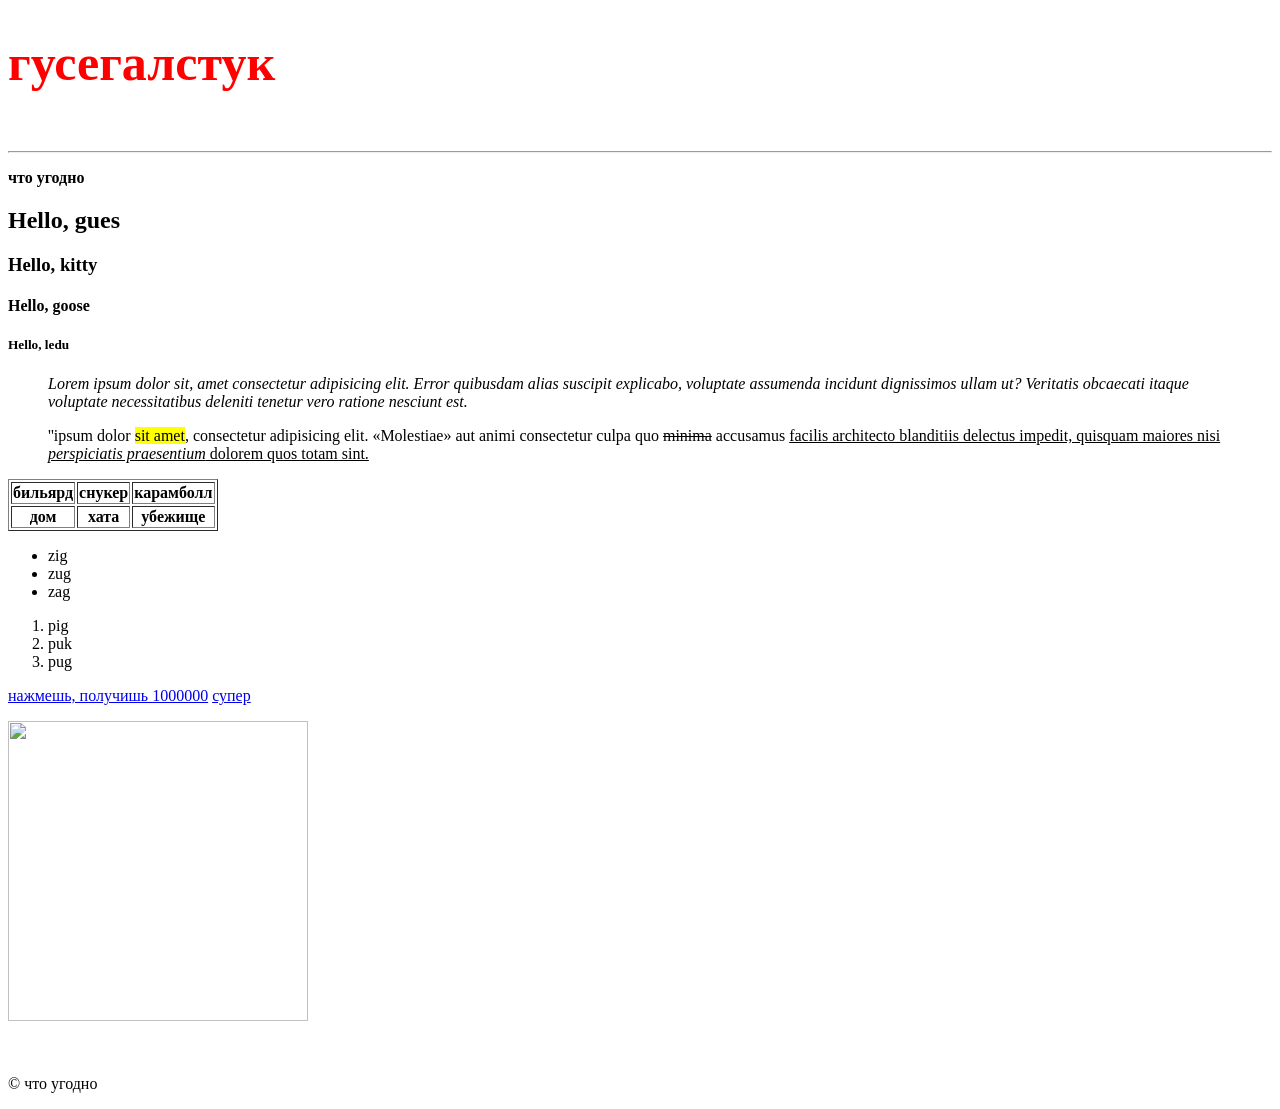
==== index.html @ c2a7f4f7 "Add files via upload" ====
<!DOCTYPE html>
<html lang="ru">
<head>
    <meta charset="UTF-8">
    <meta name="viewport" content="width=device-width, initial-scale=1.0">
    <title>гусегалстук</title>
    <link rel="stylesheet" href="style.css">
</head>
<body>
    <!--это круто соу -->
    <h1 style="color: red; font-size: 50px;">гусегалстук</h1><br><hr>
    <p><b> что угодно</b></p>
<main>
    <h2 class="nikolaeva">Hello, gues</h2>
    <h3 class="nikolaeva">Hello, kitty</h3>
    <h4 class="nikolaeva">Hello, goose</h4>
    <h5 class="nikolaeva">Hello, ledu</h5>
<blockquote> 
        <p><i>Lorem ipsum dolor sit, amet consectetur adipisicing elit. Error quibusdam alias suscipit explicabo, voluptate assumenda incidunt dignissimos ullam ut? Veritatis obcaecati itaque voluptate necessitatibus deleniti tenetur vero ratione nesciunt est.</i></p>
        <p>''ipsum dolor <mark>sit amet</mark>, consectetur adipisicing elit. <q>Molestiae</q> aut animi consectetur culpa quo <del>minima</del> accusamus <ins>facilis architecto blanditiis delectus impedit, quisquam maiores nisi <cite>perspiciatis praesentium</cite> dolorem quos totam sint.</p>
</blockquote>
    <table border="1">
        <tr>
            <th>бильярд</th>
            <th>снукер</th>
            <th>карамболл</th>
        </tr>
        <tr>
    <div class="hero"></div>        <th>дом</th>
    <div class="card"></div>        <th>хата</th>
    <div class="btn"></div>        <th>убежище</th>
        </tr>
    </table>
        <ul>
            <li>zig</li>
            <li>zug</li>
            <li>zag</li>
         </ul>
        <ol>
            <li>pig</li>
            <li>puk</li>
            <li>pug</li>
        </ol>
    <a target="_blank" href="https://www.youtube.com/watch?v=dQw4w9WgXcQ">нажмешь, получишь 1000000</a>
    <a href="index2.html">супер</a>
    <p><img src="https://img.magnific.com/premium-vector/glitch-texture-computer-screen-error-digital-pixel-noise-abstract-design-television-signal-fail-data-decay-transparence-glitch-background-monitor-technical-problem_88188-1842.jpg" alt="" height="300" width="300"></p>
    <a target="_blank" href="https://1000.menu/catalog/sladkie-bulochki"><img src="big_234718.jpg" alt=""></a>
  </main>
  <footer>
      <p>&copy; что угодно</p> 
    </footer>
</body>
  </html>
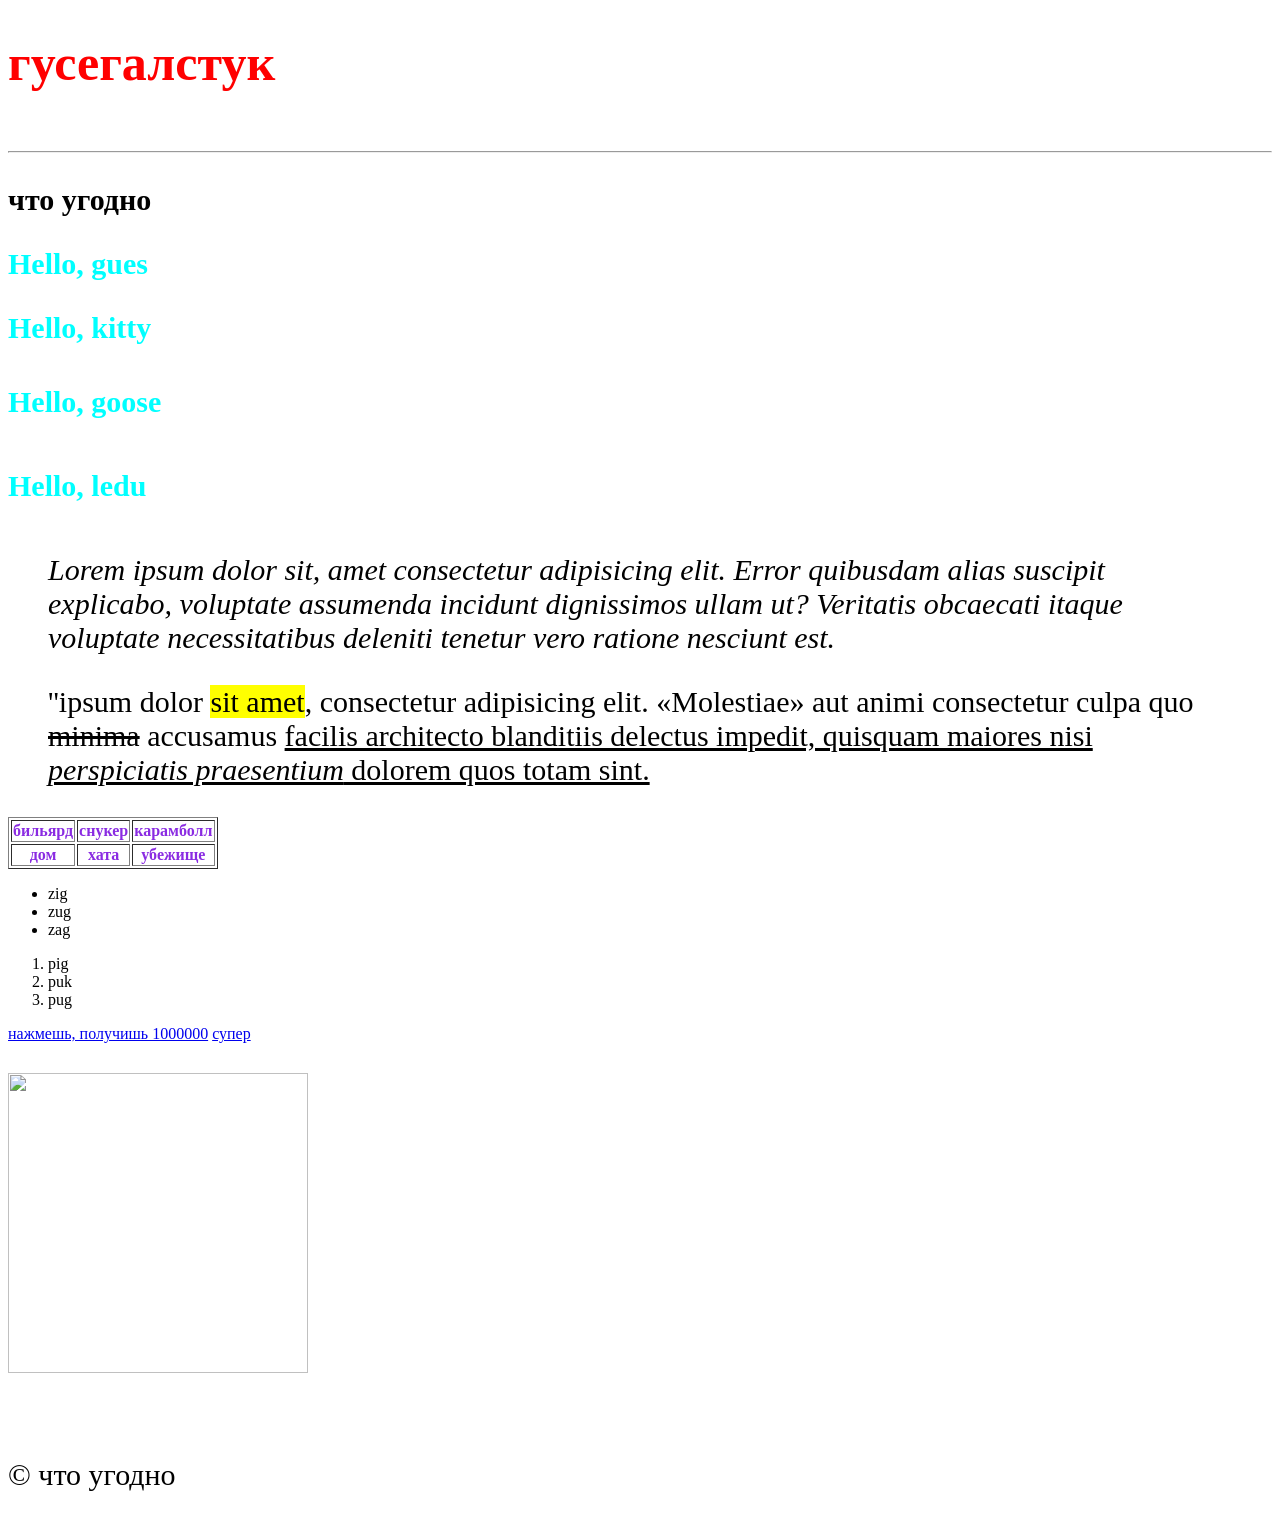
==== commit 5e634350: "Add files via upload" ====
--- a/index.html
+++ b/index.html
@@ -45,6 +45,9 @@
     <a href="index2.html">супер</a>
     <p><img src="https://img.magnific.com/premium-vector/glitch-texture-computer-screen-error-digital-pixel-noise-abstract-design-television-signal-fail-data-decay-transparence-glitch-background-monitor-technical-problem_88188-1842.jpg" alt="" height="300" width="300"></p>
     <a target="_blank" href="https://1000.menu/catalog/sladkie-bulochki"><img src="big_234718.jpg" alt=""></a>
+    <div class="romanger">
+        <div class="viktor"></div>
+    </div>
   </main>
   <footer>
       <p>&copy; что угодно</p> 
--- a/style.css
+++ b/style.css
@@ -0,0 +1,13 @@
+       p{
+            font-size: 30px;
+        }
+        th{
+            color: blueviolet;
+        }
+  .nikolaeva {
+    font-size: 30px;
+    color: aqua;
+  }     
+  .romanger{
+    background-color: ;
+  }
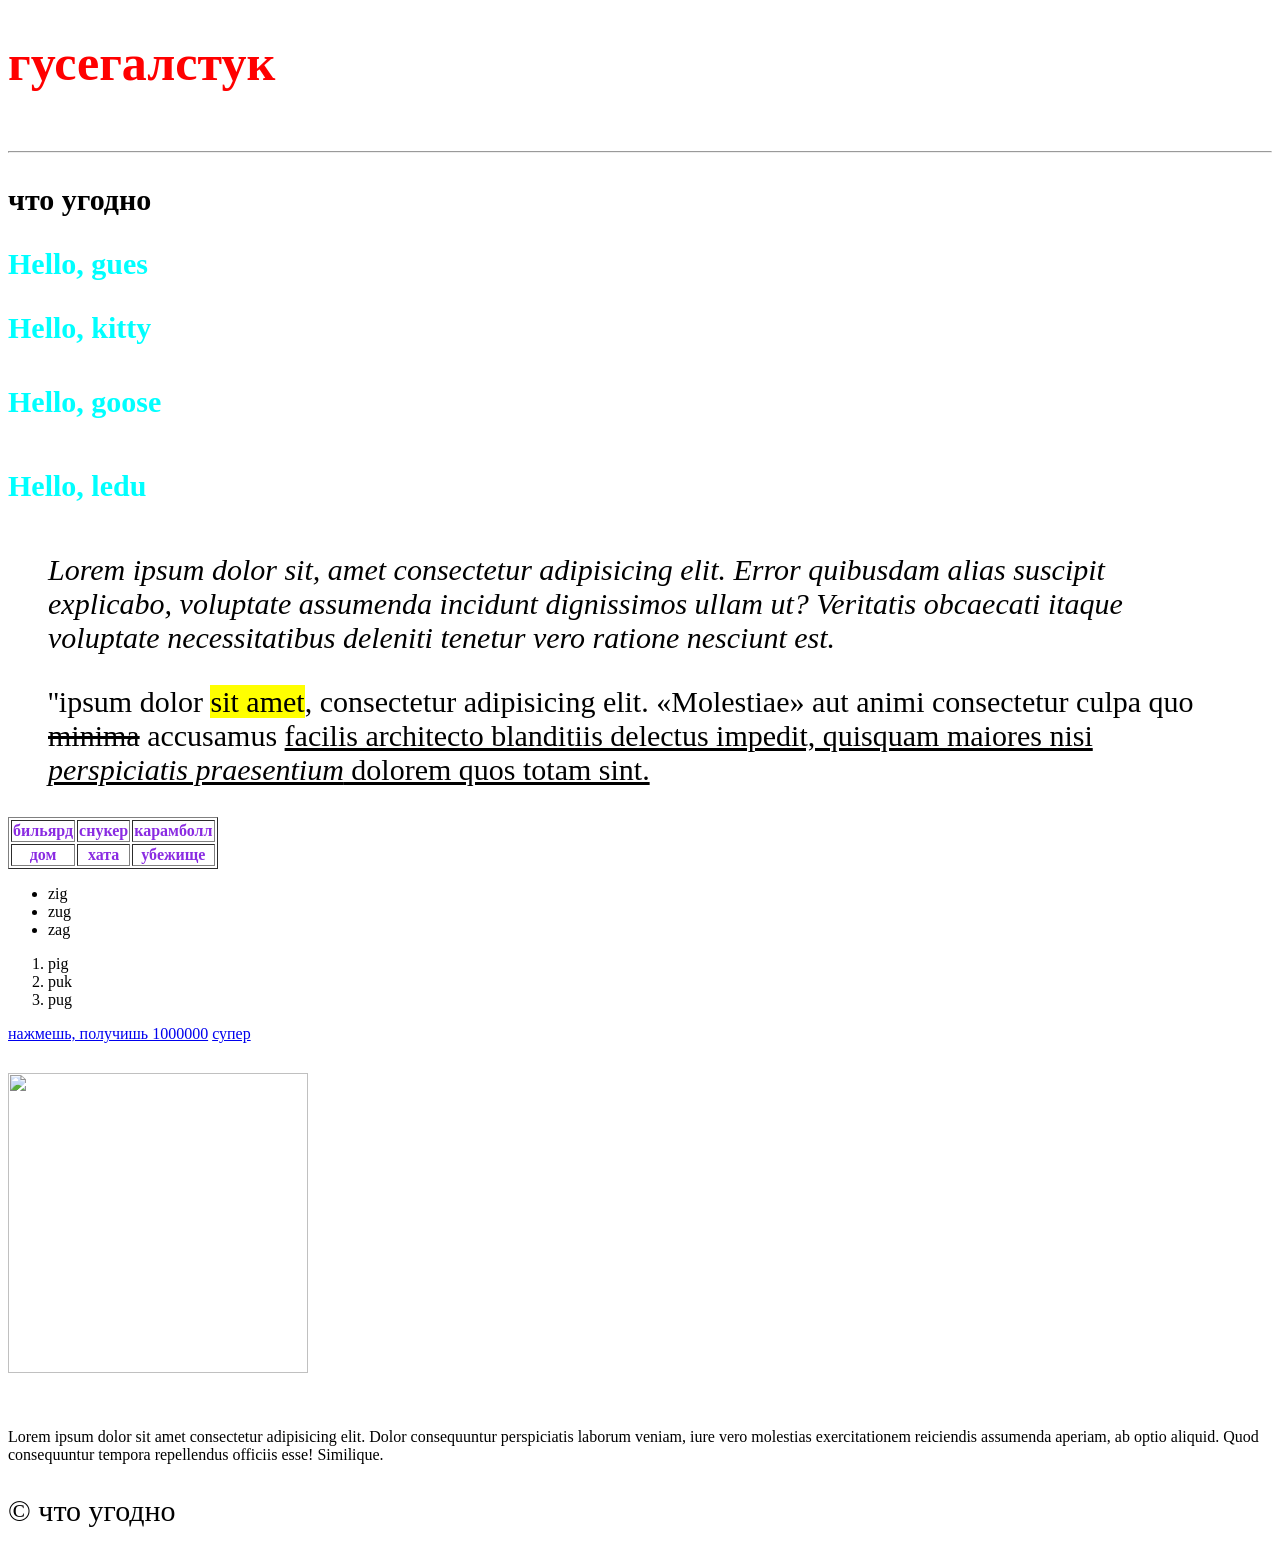
==== commit 0213c5e0: "Add files via upload" ====
--- a/index.html
+++ b/index.html
@@ -4,6 +4,9 @@
     <meta charset="UTF-8">
     <meta name="viewport" content="width=device-width, initial-scale=1.0">
     <title>гусегалстук</title>
+    <link rel="preconnect" href="https://fonts.googleapis.com">
+<link rel="preconnect" href="https://fonts.gstatic.com" crossorigin>
+<link href="https://fonts.googleapis.com/css2?family=Honk:MORF@15&display=swap" rel="stylesheet">
     <link rel="stylesheet" href="style.css">
 </head>
 <body>
@@ -48,6 +51,7 @@
     <div class="romanger">
         <div class="viktor"></div>
     </div>
+    <div class="fonk">Lorem ipsum dolor sit amet consectetur adipisicing elit. Dolor consequuntur perspiciatis laborum veniam, iure vero molestias exercitationem reiciendis assumenda aperiam, ab optio aliquid. Quod consequuntur tempora repellendus officiis esse! Similique.</div>
   </main>
   <footer>
       <p>&copy; что угодно</p> 
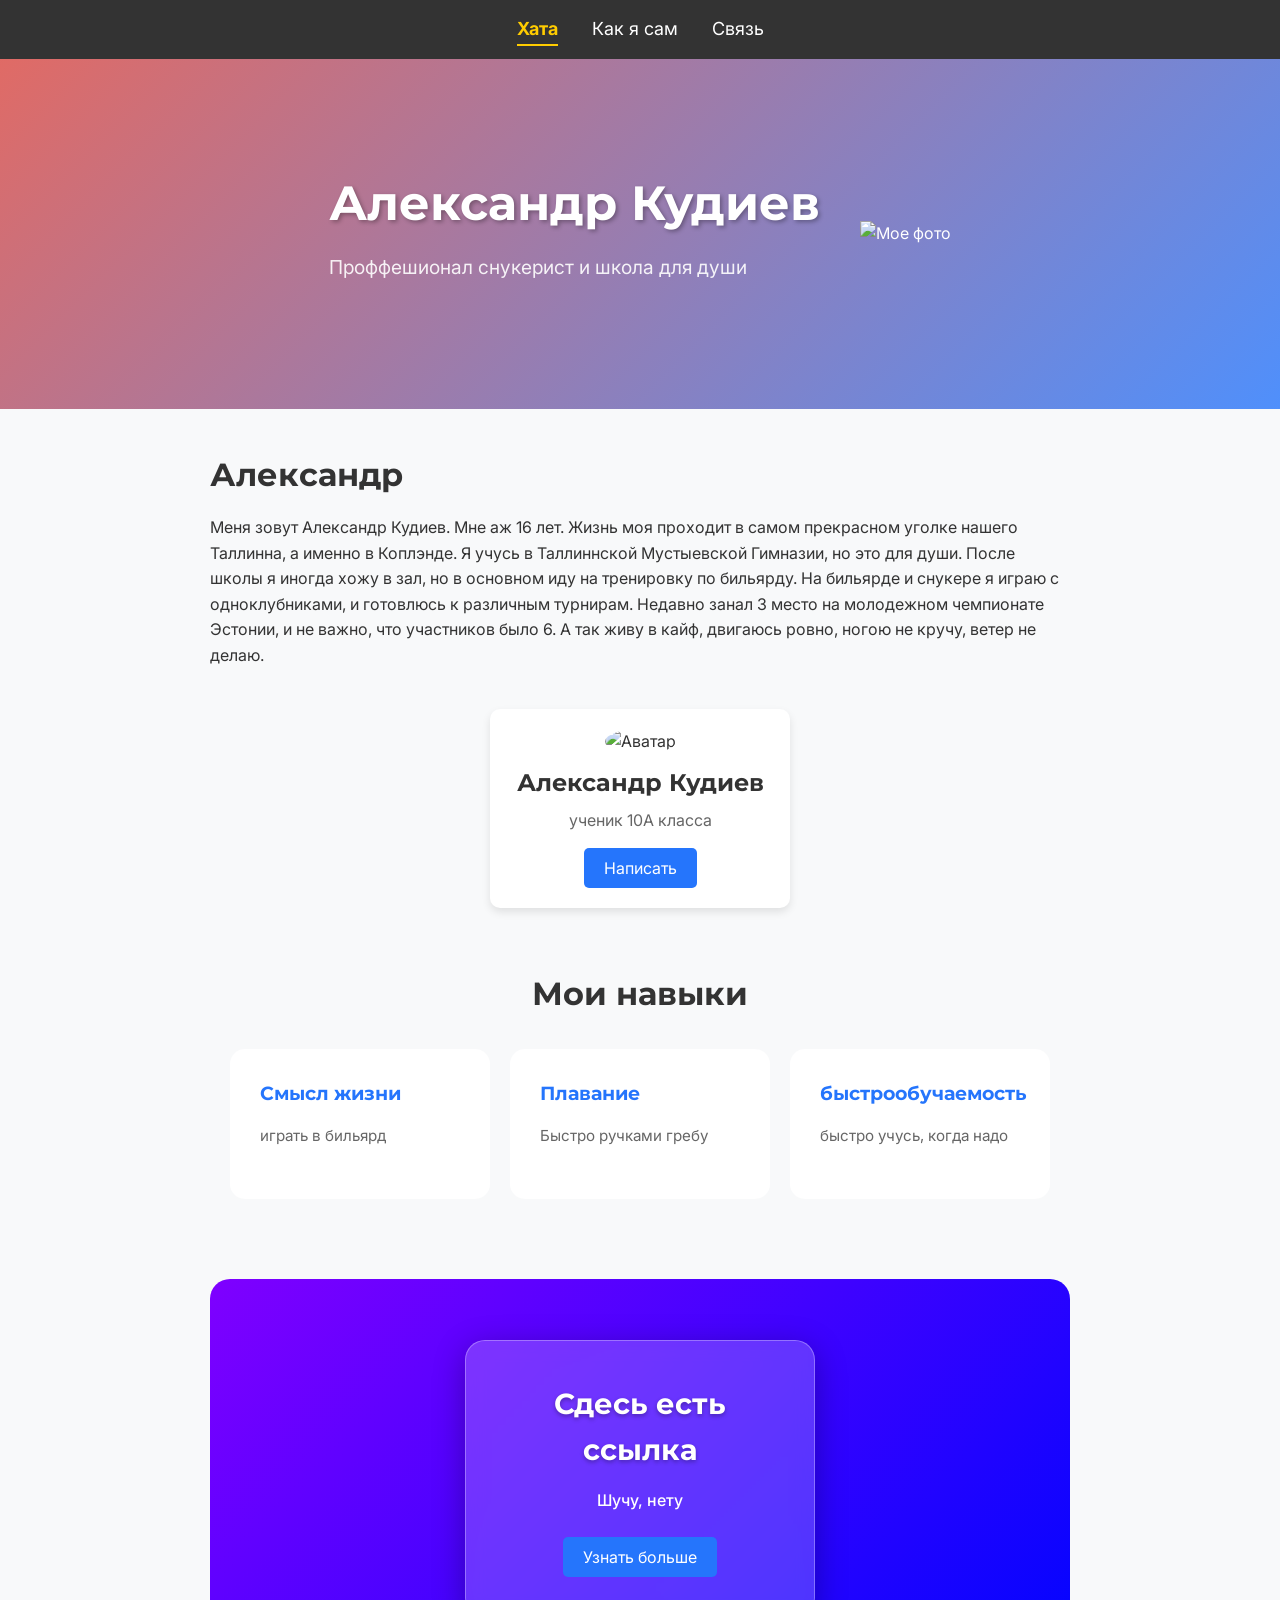
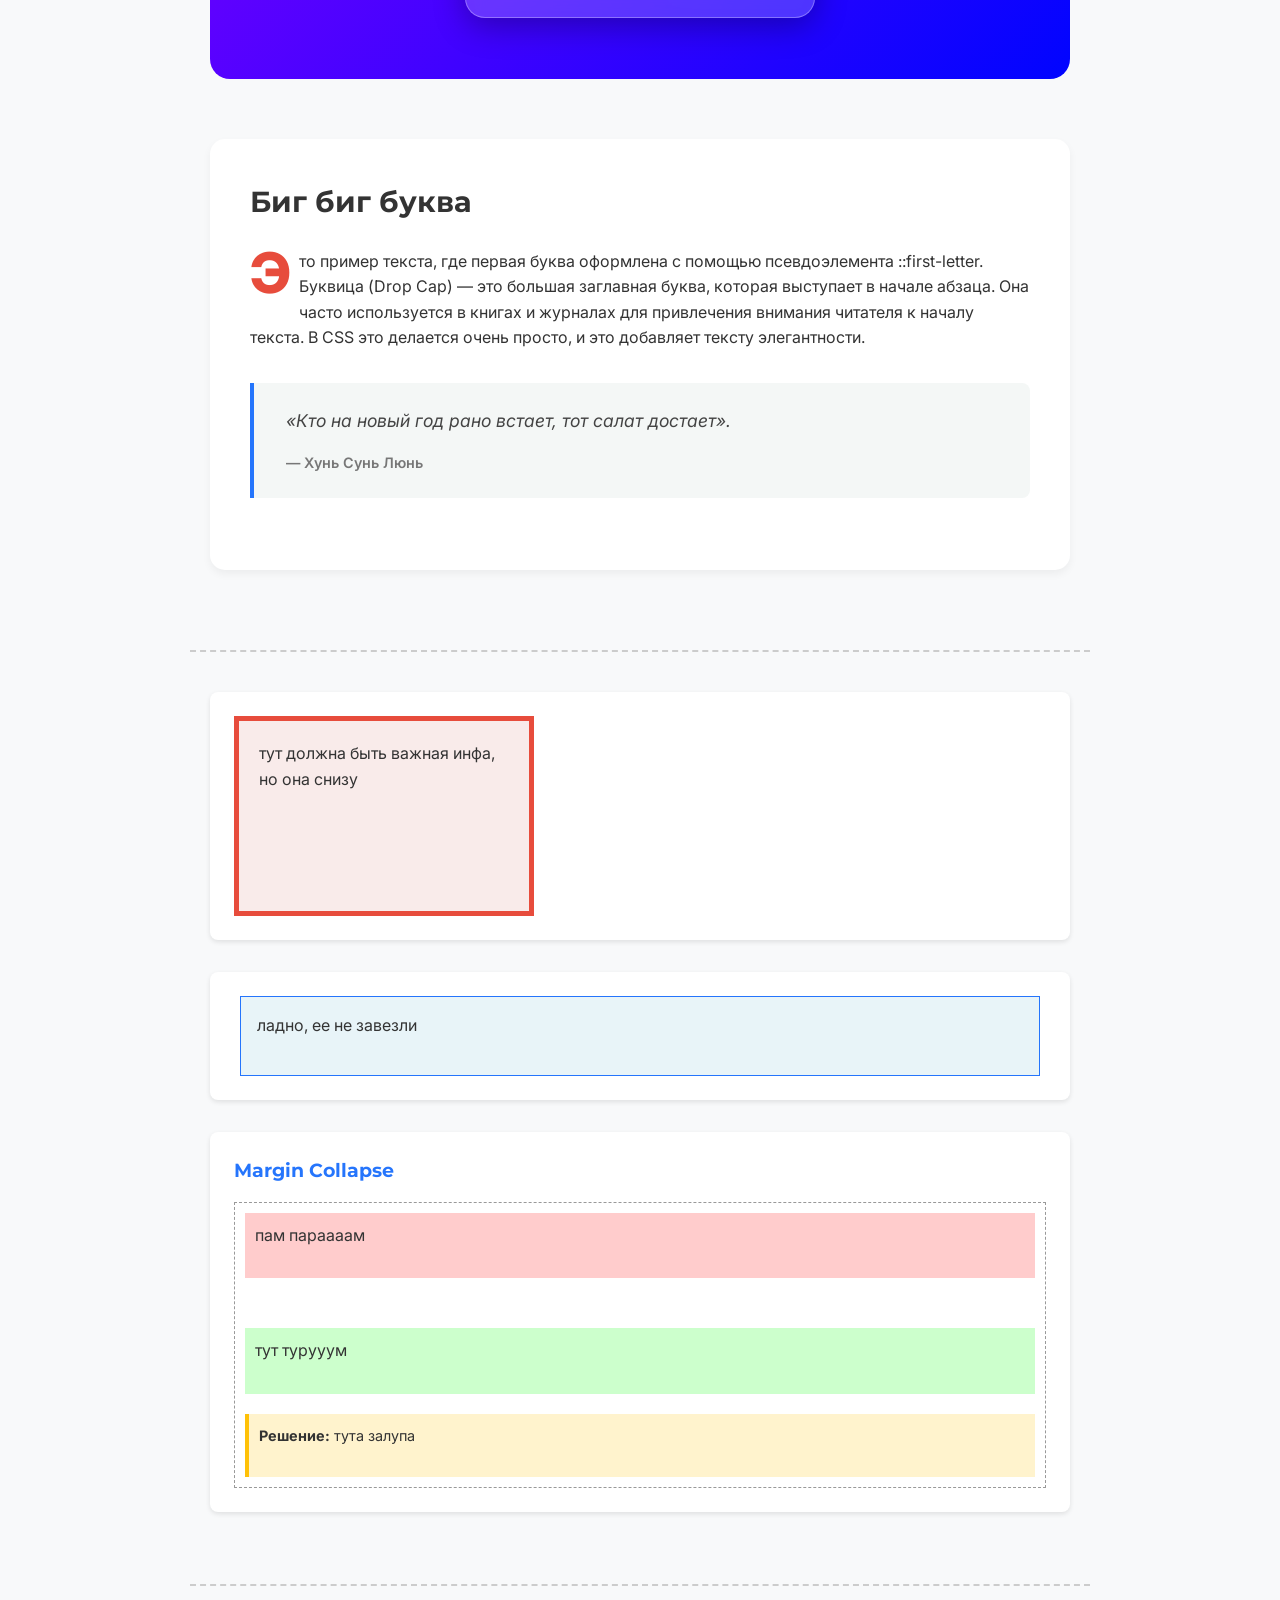
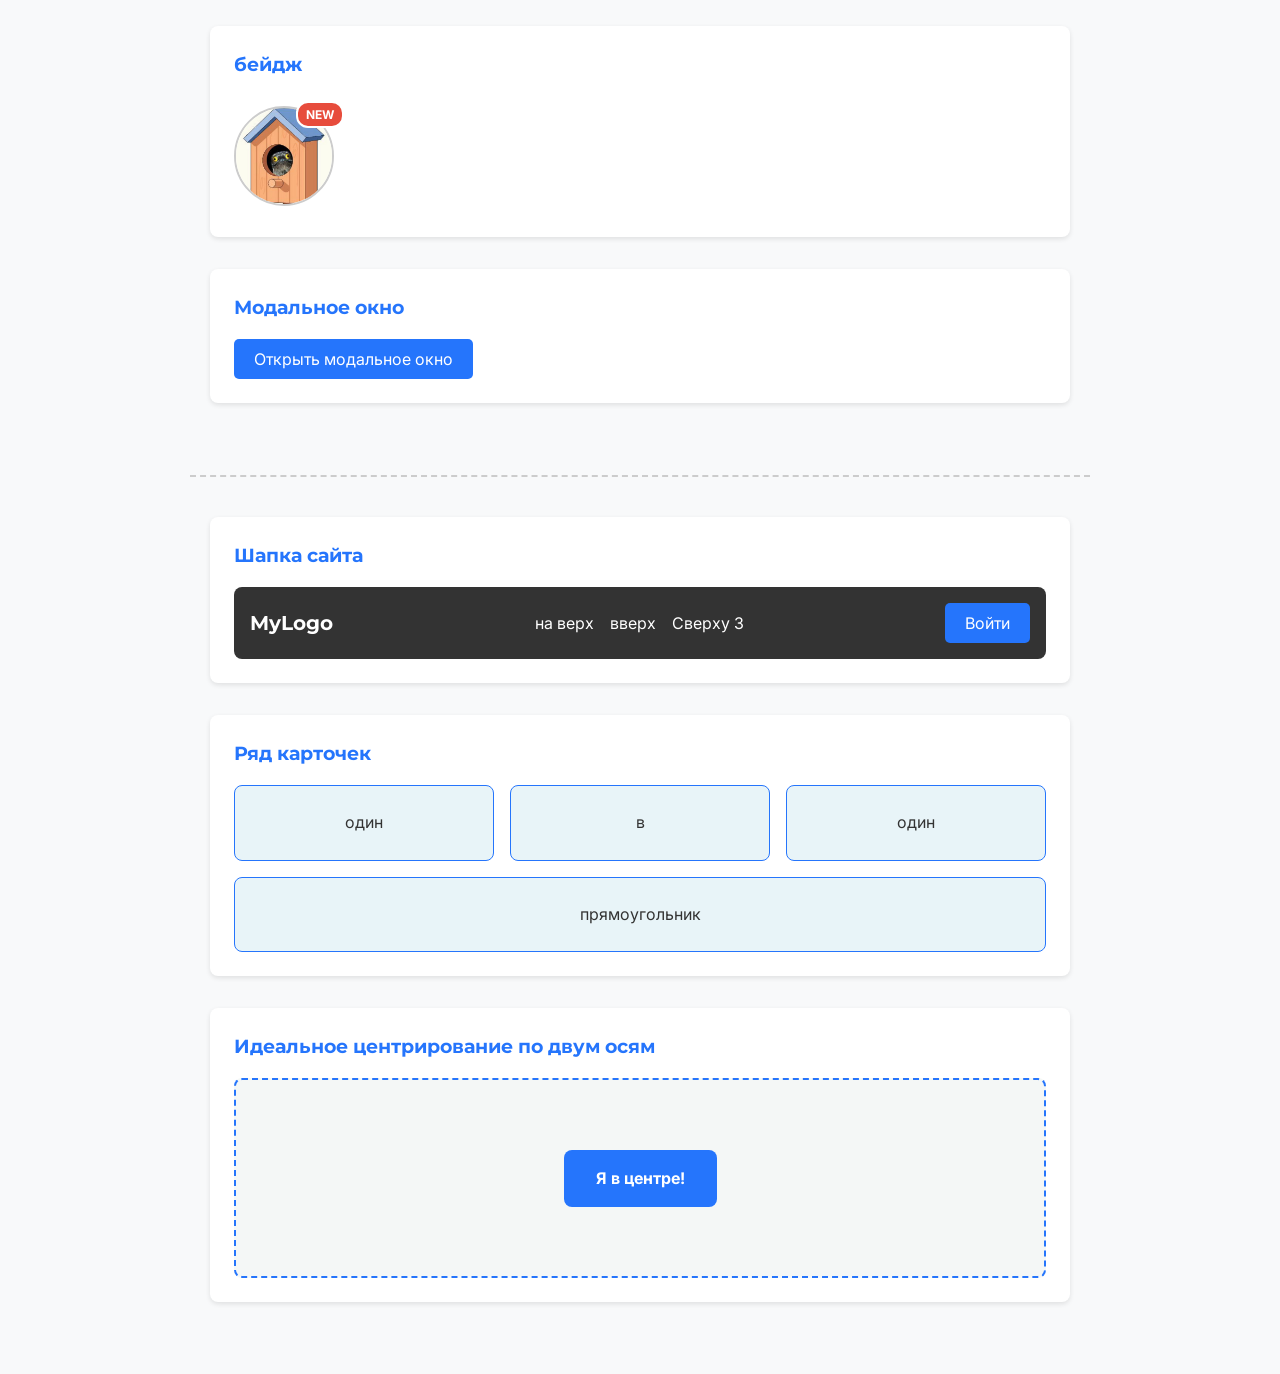
==== commit 23699f37: "Rename мойсайт.index.html to index.html" ====
--- a/index.html
+++ b/index.html
@@ -3,58 +3,194 @@
 <head>
     <meta charset="UTF-8">
     <meta name="viewport" content="width=device-width, initial-scale=1.0">
-    <title>гусегалстук</title>
+    <title>Моя работа</title>
+    
     <link rel="preconnect" href="https://fonts.googleapis.com">
-<link rel="preconnect" href="https://fonts.gstatic.com" crossorigin>
-<link href="https://fonts.googleapis.com/css2?family=Honk:MORF@15&display=swap" rel="stylesheet">
-    <link rel="stylesheet" href="style.css">
+    <link rel="preconnect" href="https://fonts.gstatic.com" crossorigin>
+    <link href="https://fonts.googleapis.com/css2?family=Inter:wght@400;600&family=Montserrat:wght@400;600;800&display=swap" rel="stylesheet">
+    
+    <link rel="stylesheet" href="сайт.style.css">
 </head>
 <body>
-    <!--это круто соу -->
-    <h1 style="color: red; font-size: 50px;">гусегалстук</h1><br><hr>
-    <p><b> что угодно</b></p>
-<main>
-    <h2 class="nikolaeva">Hello, gues</h2>
-    <h3 class="nikolaeva">Hello, kitty</h3>
-    <h4 class="nikolaeva">Hello, goose</h4>
-    <h5 class="nikolaeva">Hello, ledu</h5>
-<blockquote> 
-        <p><i>Lorem ipsum dolor sit, amet consectetur adipisicing elit. Error quibusdam alias suscipit explicabo, voluptate assumenda incidunt dignissimos ullam ut? Veritatis obcaecati itaque voluptate necessitatibus deleniti tenetur vero ratione nesciunt est.</i></p>
-        <p>''ipsum dolor <mark>sit amet</mark>, consectetur adipisicing elit. <q>Molestiae</q> aut animi consectetur culpa quo <del>minima</del> accusamus <ins>facilis architecto blanditiis delectus impedit, quisquam maiores nisi <cite>perspiciatis praesentium</cite> dolorem quos totam sint.</p>
-</blockquote>
-    <table border="1">
-        <tr>
-            <th>бильярд</th>
-            <th>снукер</th>
-            <th>карамболл</th>
-        </tr>
-        <tr>
-    <div class="hero"></div>        <th>дом</th>
-    <div class="card"></div>        <th>хата</th>
-    <div class="btn"></div>        <th>убежище</th>
-        </tr>
-    </table>
-        <ul>
-            <li>zig</li>
-            <li>zug</li>
-            <li>zag</li>
-         </ul>
-        <ol>
-            <li>pig</li>
-            <li>puk</li>
-            <li>pug</li>
-        </ol>
-    <a target="_blank" href="https://www.youtube.com/watch?v=dQw4w9WgXcQ">нажмешь, получишь 1000000</a>
-    <a href="index2.html">супер</a>
-    <p><img src="https://img.magnific.com/premium-vector/glitch-texture-computer-screen-error-digital-pixel-noise-abstract-design-television-signal-fail-data-decay-transparence-glitch-background-monitor-technical-problem_88188-1842.jpg" alt="" height="300" width="300"></p>
-    <a target="_blank" href="https://1000.menu/catalog/sladkie-bulochki"><img src="big_234718.jpg" alt=""></a>
-    <div class="romanger">
-        <div class="viktor"></div>
+  
+    <nav class="navbar">
+        <a href="#" class="nav-link active">Хата</a>
+        <a href="#" class="nav-link">Как я сам</a>
+        <a href="#" class="nav-link">Связь</a>
+    </nav>
+
+    <header class="hero-banner">
+        <div class="hero-content">
+            <h1>Александр Кудиев</h1>
+            <p>Проффешионал снукерист и школа для души</p>
+        </div>
+        <img src="https://lh3.googleusercontent.com/a/ACg8ocIlzBr3zGoqBtkpDYKRX9ZvSMDH-c_WpiKEwqJZLZ1Be-PeHKM=s360-c-no" alt="Мое фото" class=".cova-photo">
+    </header>
+
+    <div class="content-wrapper">
+        
+        <h1>Александр</h1>
+        <p>
+            Меня зовут Александр Кудиев. Мне аж 16 лет. Жизнь моя проходит в самом прекрасном уголке 
+            нашего Таллинна, а именно в Коплэнде. Я учусь в Таллиннской Мустыевской Гимназии, но
+            это для души. После школы я иногда хожу в зал, но в основном иду на тренировку по бильярду. 
+            На бильярде и снукере я играю с одноклубниками, и готовлюсь к различным турнирам. Недавно
+            занал 3 место на молодежном чемпионате Эстонии, и не важно, что участников было 6. А так 
+            живу в кайф, двигаюсь ровно, ногою не кручу, ветер не делаю.
+        </p>
+
+        
+        <div class="profile-card">
+            <img src="https://github.com/Lagushkaa0/First.projekt/blob/main/myphotoprofil.jpg?raw=true" alt="Аватар" width="100" height="100">
+            <h2>Александр Кудиев</h2>
+            <p>ученик 10А класса</p>
+            <button class="btn btn-primary">Написать</button>
+        </div>
+
+        <section class="features">
+            <h2>Мои навыки</h2>
+            <div class="cards-grid">
+                <div class="card">
+                    <h3>Смысл жизни</h3>
+                    <p>играть в бильярд</p>
+                </div>
+                <div class="card">
+                    <h3>Плавание</h3>
+                    <p>Быстро ручками гребу</p>
+                </div>
+                <div class="card">
+                    <h3>быстрообучаемость</h3>
+                    <p>быстро учусь, когда надо</p>
+                </div>
+            </div>
+        </section>
+
+        <section class="glass-section">
+            <div class="glass-bg-image"></div> 
+            <div class="glass-card">
+                <h3>Сдесь есть ссылка</h3>
+                <p>Шучу, нету</p>
+                <button class="btn btn-primary">Узнать больше</button>
+            </div>
+        </section>
+
+        <section class="practicum-section">
+            <h2>Биг биг буква</h2>
+            
+            <p class="text-with-dropcap">
+                Это пример текста, где первая буква оформлена с помощью псевдоэлемента ::first-letter. 
+                Буквица (Drop Cap) — это большая заглавная буква, которая выступает в начале абзаца. 
+                Она часто используется в книгах и журналах для привлечения внимания читателя к началу текста. 
+                В CSS это делается очень просто, и это добавляет тексту элегантности.
+            </p>
+
+            <blockquote class="styled-quote">
+                «Кто на новый год рано встает, тот салат достает».
+                <cite>— Хунь Сунь Люнь</cite>
+            </blockquote>
+        </section>
+
     </div>
-    <div class="fonk">Lorem ipsum dolor sit amet consectetur adipisicing elit. Dolor consequuntur perspiciatis laborum veniam, iure vero molestias exercitationem reiciendis assumenda aperiam, ab optio aliquid. Quod consequuntur tempora repellendus officiis esse! Similique.</div>
-  </main>
-  <footer>
-      <p>&copy; что угодно</p> 
-    </footer>
+<div class="practicum-task-wrapper">
+    
+        <div class="task-block">
+            <div class="task-1-box">
+                <p>тут должна быть важная инфа, но она снизу</p>
+            </div>
+        </div>
+
+        <div class="task-block">
+            <div class="task-2-container container">
+                <p>ладно, ее не завезли</p>
+            </div>
+        </div>
+
+        <div class="task-block">
+            <h3> Margin Collapse</h3>
+            <div class="task-3-margin">
+                <div class="box-collapse-1">
+                    <p>пам параааам</p>
+                </div>
+                <div class="box-collapse-2">
+                    <p>тут турууум</p>
+                </div>
+                
+                <div class="solution-note">
+                    <p><strong>Решение:</strong> тута залупа</p>
+                </div>
+            </div>
+        </div>
+    </div>
+
+    <div class="checklist-practicum-wrapper">
+
+        <div class="task-block">
+            <h3>бейдж</h3>
+            <div class="badge-container">
+                <img src="myphotoprofil.jpg" alt="Аватар" class="badge-avatar">
+                <span class="badge">NEW</span>
+            </div>
+        </div>
+
+        <div class="task-block">
+            <h3> Модальное окно</h3>
+            <button class="btn btn-primary" id="openModalBtn">Открыть модальное окно</button>
+
+            <div class="modal-overlay" id="myModal">
+                <div class="modal-window">
+                    <h3>Это модальное окно</h3>
+                    <button class="btn btn-primary" id="closeModalBtn">Закрыть</button>
+                </div>
+            </div>
+        </div>
+    </div>
+
+    <div class="practicum-task-wrapper">
+
+        <div class="task-block">
+            <h3>Шапка сайта</h3>
+            <header class="practicum-header">
+                <div class="logo">MyLogo</div>
+                <nav class="practicum-nav">
+                    <a href="#">на верх</a>
+                    <a href="#">вверх</a>
+                    <a href="#">Сверху 3</a>
+                </nav>
+                <button class="btn btn-primary">Войти</button>
+            </header>
+        </div>
+
+        <div class="task-block">
+            <h3> Ряд карточек</h3>
+            <div class="practicum-cards-container">
+                <div class="practicum-card">один</div>
+                <div class="practicum-card">в</div>
+                <div class="practicum-card">один</div>
+                <div class="practicum-card">прямоугольник</div>
+            </div>
+        </div>
+
+        <div class="task-block">
+            <h3>Идеальное центрирование по двум осям</h3>
+            <div class="practicum-center-box">
+                <div class="practicum-center-content">Я в центре!</div>
+            </div>
+        </div>
+    </div>
+
+    <script>
+        const modal = document.getElementById('myModal');
+        const openBtn = document.getElementById('openModalBtn');
+        const closeBtn = document.getElementById('closeModalBtn');
+
+        openBtn.onclick = function() {
+            modal.style.display = 'flex';
+        }
+
+        closeBtn.onclick = function() {
+            modal.style.display = 'none';
+        }
+    </script>
+
 </body>
-  </html>+</html>
--- a/сайт.style.css
+++ b/сайт.style.css
@@ -0,0 +1,489 @@
+html {
+    font-size: 16px; 
+    scroll-behavior: smooth;
+}
+
+* {
+    margin: 0;
+    padding: 0;
+    box-sizing: border-box;
+}
+
+body {
+    font-family: 'Inter', 'Segoe UI', Tahoma, Geneva, Verdana, sans-serif;
+    background-color: #f8f9fa;
+    color: #333;
+    line-height: 1.6;
+}
+
+h1, h2, h3 {
+    font-family: 'Montserrat', sans-serif;
+}
+
+.navbar {
+    background-color: #333;
+    padding: 0.9375rem;
+    text-align: center;
+    position: sticky; 
+    top: 0;
+    z-index: 100;
+}
+
+.nav-link {
+    color: white;
+    text-decoration: none;
+    margin: 0 0.9375rem; 
+    font-size: 1.125rem;
+    padding-bottom: 0.3125rem; 
+    transition: color 0.3s ease;
+}
+
+.nav-link:hover {
+    color: #ffcc00;
+}
+
+.nav-link.active {
+    color: #ffcc00;
+    font-weight: bold;
+    border-bottom: 0.125rem solid #ffcc00; 
+}
+
+.content-wrapper {
+    max-width: 56.25rem; 
+    margin: 0 auto;
+    padding: 2.5rem 1.25rem;
+}
+
+h1 {
+    margin-bottom: 0.9375rem; 
+}
+
+p {
+    margin-bottom: 1.25rem;
+}
+
+.hero-banner {
+    background-image: 
+        linear-gradient(135deg, rgba(218, 71, 64, 0.8) 0%, rgba(37, 117, 252, 0.8) 100%),
+        url(https://encrypted-tbn0.gstatic.com/images?q=tbn:ANd9GcQ7-mWv22HwlrdWGj_Y6lWr2LLahL029Usk2l9ktryr_wyAW8k8VAzBsfA&s=10);
+    background-size: cover;
+    background-position: center;
+    color: white;
+    padding: 3.75rem 1.25rem; 
+    display: flex;
+    align-items: center;
+    justify-content: center;
+    gap: 2.5rem; 
+    min-height: 21.875rem;
+}
+
+.hero-content h1 {
+    font-size: 3rem; 
+    margin-bottom: 0.625rem;
+    text-shadow: 0.125rem 0.125rem 0.25rem rgba(0,0,0,0.3); 
+}
+
+.hero-content p {
+    font-size: 1.2rem; 
+    opacity: 0.9;
+}
+
+.cova-photo {
+    width: 11.25rem; 
+    height: 11.25rem; 
+    border-radius: 50%;
+    object-fit: cover;
+    border: 0.3125rem solid rgba(255, 255, 255, 0.5);
+    box-shadow: 0 0.625rem 1.25rem rgba(0,0,0,0.3);
+}
+
+
+.profile-card {
+    width: 18.75rem; 
+    background-color: #ffffff;
+    border-radius: 0.625rem;
+    padding: 1.25rem; 
+    text-align: center;
+    box-shadow: 0 0.25rem 0.5rem rgba(0,0,0,0.1);
+    margin: 2.5rem auto; 
+}
+
+.profile-card img {
+    border-radius: 50%; 
+    margin-bottom: 0.625rem;
+}
+
+.profile-card h2 {
+    margin-bottom: 0.3125rem; 
+}
+
+.profile-card p {
+    margin-bottom: 0.9375rem;
+    color: #666;
+}
+
+.btn {
+    display: inline-block;
+    padding: 0.625rem 1.25rem; 
+    border: none;
+    border-radius: 0.3125rem;
+    font-size: 1rem; 
+    font-family: inherit;
+    cursor: pointer;
+    transition: background-color 0.3s ease; 
+}
+
+.btn-primary {
+    background-color: #2575fc;
+    color: white;
+}
+
+.btn-primary:hover {
+    background-color: #1a5bbd;
+}
+
+.features {
+    margin-top: 3.75rem; 
+}
+
+.features h2 {
+    text-align: center;
+    margin-bottom: 1.875rem; 
+    font-size: 2rem;
+}
+
+.cards-grid {
+    display: flex;
+    gap: 1.25rem;
+    justify-content: center;
+    flex-wrap: wrap;
+}
+
+.card {
+    background-color: #ffffff;
+    padding: 1.875rem; 
+    border-radius: 0.9375rem;
+    width: 16.25rem; 
+}
+
+.card h3 {
+    margin-bottom: 0.9375rem;
+    color: #2575fc;
+}
+
+.card p {
+    color: #666;
+    font-size: 0.95rem; 
+}
+
+.card:hover {
+    transform: translateY(-0.625rem);
+    box-shadow: 0 1.25rem 1.5625rem -0.3125rem rgba(0,0,0,0.15), 0 0.625rem 0.625rem -0.3125rem rgba(0,0,0,0.04); 
+    border-top-color: #ffcc00; 
+}
+
+.glass-section {
+    position: relative;
+    height: 25rem;
+    margin-top: 5rem; 
+    margin-bottom: 2.5rem; 
+    border-radius: 1.25rem; 
+    overflow: hidden;
+    display: flex;
+    align-items: center;
+    justify-content: center;
+}
+
+.glass-bg-image {
+    position: absolute;
+    top: 0; left: 0; right: 0; bottom: 0;
+    background: linear-gradient(135deg, #7F00FF 0%, #0004ff 100%); 
+    z-index: 1;
+}
+
+.glass-card {
+    position: relative;
+    z-index: 2;
+    width: 21.875rem; 
+    padding: 2.5rem; 
+    border-radius: 1.25rem; 
+    background: rgba(255, 255, 255, 0.2); 
+    backdrop-filter: blur(10px); 
+    -webkit-backdrop-filter: blur(10px); 
+    border: 0.0625rem solid rgba(255, 255, 255, 0.3); 
+    box-shadow: 0 0.5rem 2rem 0 rgba(0, 0, 0, 0.3);
+    color: white;
+    text-align: center;
+}
+
+.glass-card h3 {
+    font-size: 1.8rem; 
+    margin-bottom: 0.9375rem; 
+    text-shadow: 0 0.125rem 0.25rem rgba(0,0,0,0.3);
+}
+
+.glass-card p {
+    margin-bottom: 1.5625rem;
+    line-height: 1.5;
+    font-weight: 500;
+}
+
+.practicum-section {
+    background-color: #ffffff;
+    padding: 2.5rem; 
+    border-radius: 0.9375rem; 
+    box-shadow: 0 0.25rem 0.5rem rgba(0,0,0,0.05); 
+    margin-top: 3.75rem; 
+    margin-bottom: 2.5rem;
+}
+
+.practicum-section h2 {
+    font-size: 1.8rem;
+    margin-bottom: 1.5rem; 
+    color: #333;
+}
+
+.practicum-section p {
+    font-size: 1rem;
+    margin-bottom: 1.5rem;
+}
+
+.text-with-dropcap::first-letter {
+    font-size: 3.5rem; 
+    font-weight: 800;
+    color: #e74c3c; 
+    float: left; 
+    line-height: 1;
+    margin-right: 0.5rem; 
+    margin-top: -0.2rem;
+}
+
+.styled-quote {
+    background-color: #f4f7f6;
+    border-left: 0.3rem solid #2575fc; 
+    padding: 1.5rem 2rem;
+    margin: 2rem 0;
+    font-size: 1.1rem; 
+    font-style: italic;
+    color: #444;
+    border-radius: 0 0.5rem 0.5rem 0; 
+}
+
+.styled-quote cite {
+    display: block;
+    margin-top: 1rem; 
+    font-size: 0.9rem; 
+    font-weight: 600;
+    font-style: normal;
+    color: #777;
+}
+
+.practicum-task-wrapper {
+    max-width: 56.25rem;
+    margin: 0 auto;
+    padding: 2.5rem 1.25rem;
+    border-top: 2px dashed #ccc;
+}
+
+.practicum-task-wrapper h2 {
+    text-align: center;
+    margin-bottom: 2rem;
+}
+
+.task-block {
+    background: #fff;
+    padding: 1.5rem;
+    margin-bottom: 2rem;
+    border-radius: 0.5rem;
+    box-shadow: 0 2px 5px rgba(0,0,0,0.1);
+}
+
+.task-block h3 {
+    margin-bottom: 1rem;
+    color: #2575fc;
+}
+
+.task-1-box {
+    width: 300px;
+    height: 200px;
+    padding: 20px;
+    border: 5px solid #e74c3c;
+    background-color: #f9ebea;
+    box-sizing: border-box; 
+}
+
+.task-2-container {
+    background-color: #e8f4f8;
+    border: 1px solid #2575fc;
+    padding: 1rem;
+}
+
+.container {
+    max-width: 800px;
+    margin: 0 auto; 
+}
+
+.task-3-margin {
+    border: 1px dashed #999;
+    padding: 10px;
+}
+
+.box-collapse-1 {
+    background-color: #ffcccc;
+    margin-bottom: 30px; 
+    padding: 10px;
+}
+
+.box-collapse-2 {
+    background-color: #ccffcc;
+    margin-top: 50px; 
+    padding: 10px;
+}
+
+.solution-note {
+    margin-top: 20px;
+    background-color: #fff3cd;
+    padding: 10px;
+    border-left: 4px solid #ffc107;
+    font-size: 0.9rem;
+}
+
+.checklist-practicum-wrapper {
+    max-width: 56.25rem;
+    margin: 0 auto;
+    padding: 2.5rem 1.25rem;
+    border-top: 2px dashed #ccc;
+}
+
+.checklist-practicum-wrapper h2 {
+    text-align: center;
+    margin-bottom: 2rem;
+}
+
+.badge-container {
+    position: relative; 
+    display: inline-block;
+    margin-top: 10px;
+}
+
+.badge-avatar {
+    width: 100px;
+    height: 100px;
+    border-radius: 50%;
+    object-fit: cover;
+    border: 2px solid #ccc;
+}
+
+.badge {
+    position: absolute; 
+    top: -5px;
+    right: -10px;
+    background-color: #e74c3c;
+    color: white;
+    padding: 2px 8px;
+    border-radius: 12px;
+    font-size: 12px;
+    font-weight: bold;
+    border: 2px solid #fff;
+}
+
+.modal-overlay {
+    display: none;
+    position: fixed;
+    top: 0;
+    left: 0;
+    width: 100%;
+    height: 100%;
+    background-color: rgba(0, 0, 0, 0.6); 
+    z-index: 2000; 
+   
+    justify-content: center;
+    align-items: center;
+}
+
+.modal-window {
+    background-color: #fff;
+    padding: 30px;
+    border-radius: 10px;
+    width: 90%;
+    max-width: 400px;
+    text-align: center;
+    position: relative;
+    z-index: 2001; 
+    box-shadow: 0 10px 25px rgba(0,0,0,0.5);
+}
+
+.modal-window h3 {
+    margin-bottom: 15px;
+    color: #333;
+}
+
+.modal-window p {
+    margin-bottom: 20px;
+    color: #666;
+}
+
+.practicum-header {
+    display: flex;
+    justify-content: space-between; 
+    align-items: center; 
+    gap: 1rem; 
+    padding: 1rem;
+    background-color: #333;
+    color: white;
+    border-radius: 0.5rem;
+}
+
+.practicum-header .logo {
+    font-weight: bold;
+    font-size: 1.25rem;
+    font-family: 'Montserrat', sans-serif;
+}
+
+.practicum-nav {
+    display: flex;
+    gap: 1rem;
+}
+
+.practicum-nav a {
+    color: white;
+    text-decoration: none;
+}
+
+.practicum-nav a:hover {
+    color: #ffcc00;
+}
+
+.practicum-cards-container {
+    display: flex;
+    flex-wrap: wrap; 
+    gap: 1rem;
+}
+
+.practicum-card {
+    flex: 1 1 240px; 
+    background-color: #e8f4f8;
+    border: 1px solid #2575fc;
+    padding: 1.5rem;
+    border-radius: 0.5rem;
+    text-align: center;
+    box-sizing: border-box;
+}
+
+.practicum-center-box {
+    display: flex;
+    justify-content: center; 
+    align-items: center;     
+    height: 200px; 
+    background-color: #f4f7f6;
+    border: 2px dashed #2575fc;
+    border-radius: 0.5rem;
+}
+
+.practicum-center-content {
+    background-color: #2575fc;
+    color: white;
+    padding: 1rem 2rem;
+    border-radius: 0.5rem;
+    font-weight: bold;
+}
